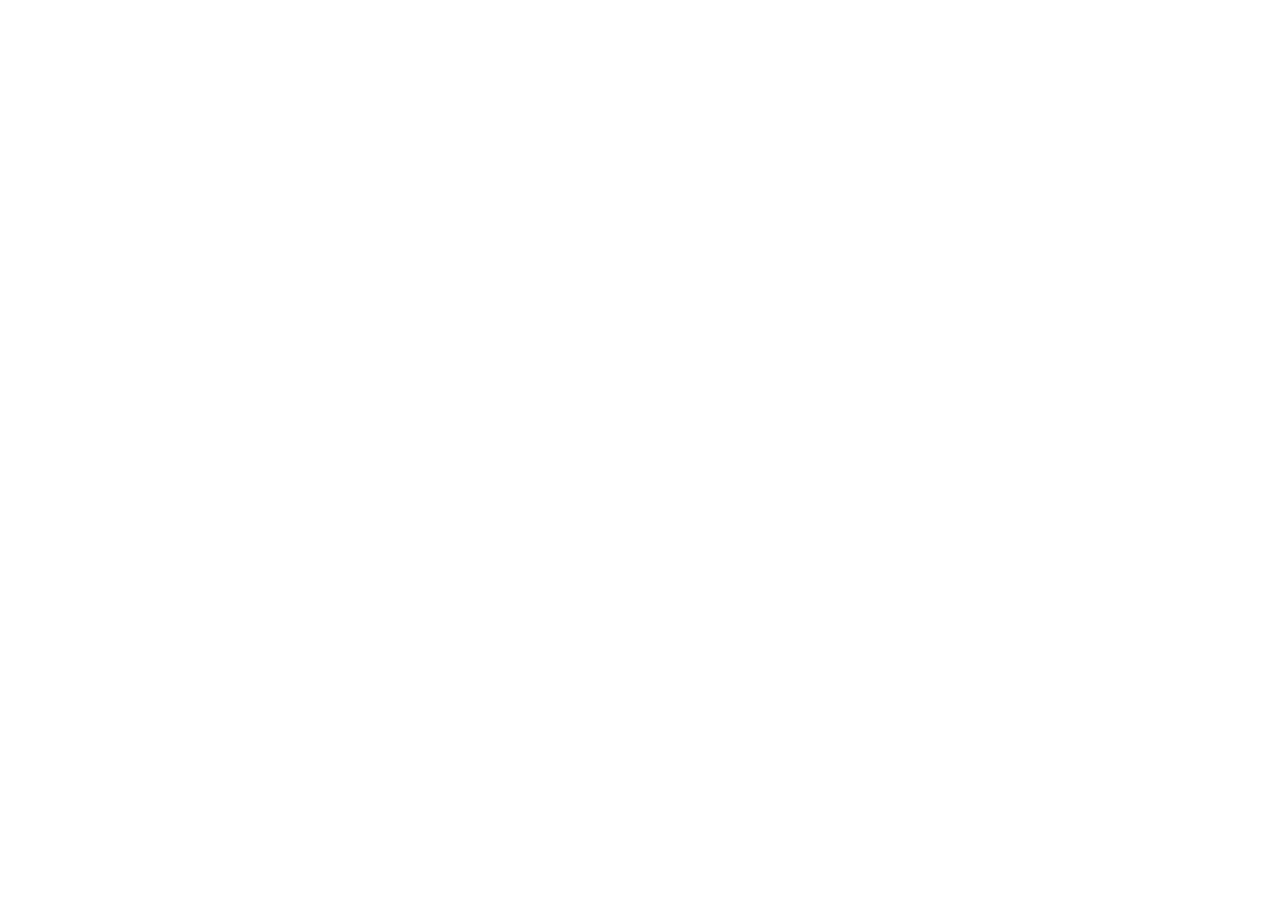
==== index.html @ 0e304451 "initial commit for file structure" ====
<!DOCTYPE html>
<html lang="en">
<head>
    <meta charset="UTF-8">
    <meta name="viewport" content="width=device-width, initial-scale=1.0">
    <link rel="stylesheet" href="styles.css">
    <link rel="preconnect" href="https://fonts.googleapis.com">
    <link rel="preconnect" href="https://fonts.gstatic.com" crossorigin>
    <link href="https://fonts.googleapis.com/css2?family=Days+One&display=swap" rel="stylesheet">
    <title>Subnautica 2 - Early Access</title>
</head>
<body>
    
</body>
</html>
---- styles.css ----
/* title text font */
@import url('https://fonts.googleapis.com/css2?family=Days+One&display=swap');

/* normal text font */
@font-face {
    font-family: 'AileronRegular';
    src: url('fonts/Aileron-Regular.otf') format('opentype');
    font-weight: normal;
    font-style: normal;
}
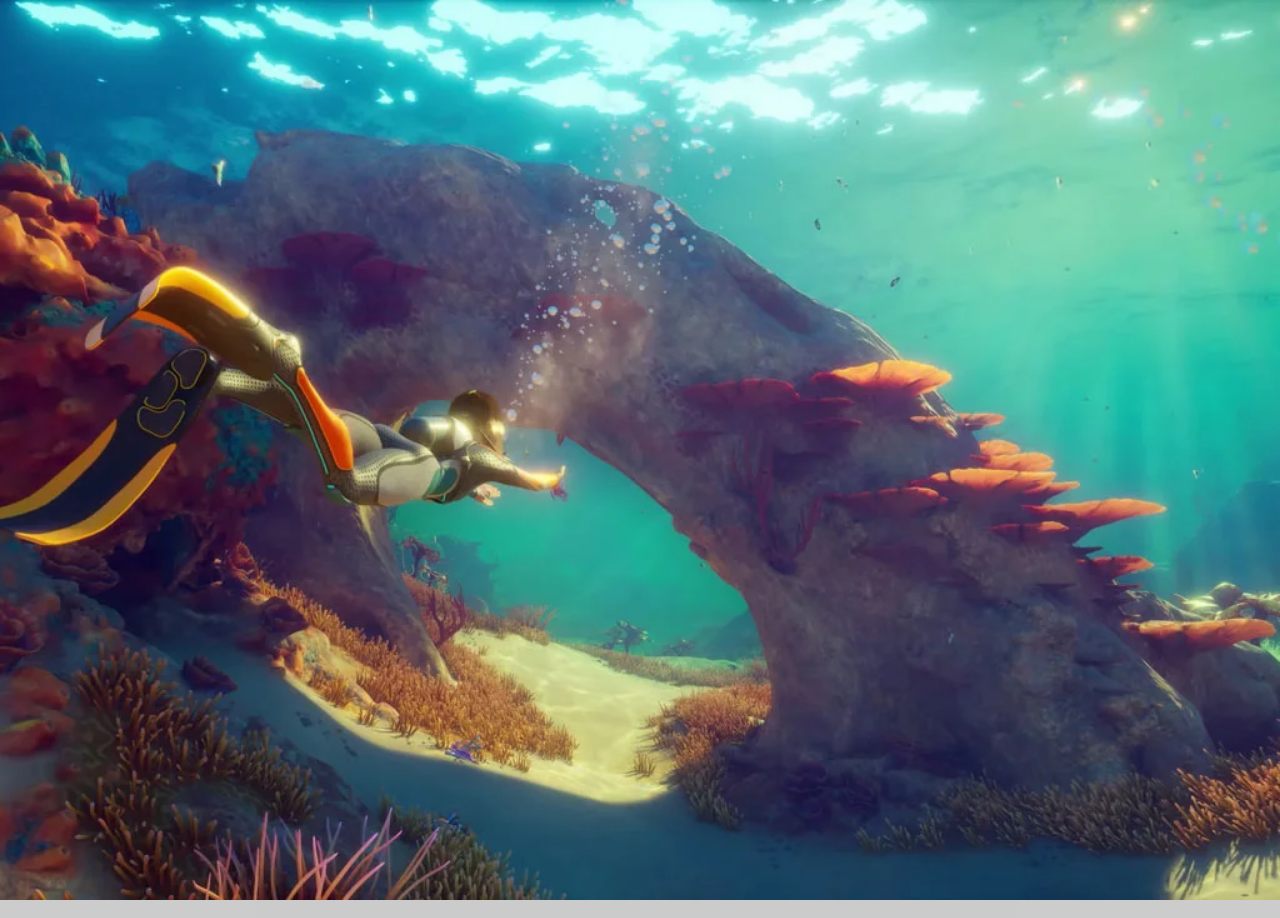
==== commit dc9f2f02: "initial website design framework design, only to function as a placeholder" ====
--- a/index.html
+++ b/index.html
@@ -3,6 +3,7 @@
 <head>
     <meta charset="UTF-8">
     <meta name="viewport" content="width=device-width, initial-scale=1.0">
+    <link rel="icon" type="image/png" href="icons/sub2.png">
     <link rel="stylesheet" href="styles.css">
     <link rel="preconnect" href="https://fonts.googleapis.com">
     <link rel="preconnect" href="https://fonts.gstatic.com" crossorigin>
@@ -10,6 +11,10 @@
     <title>Subnautica 2 - Early Access</title>
 </head>
 <body>
-    
+    <section class="parallax"></section>
+
+    <section class="start-screen">
+        The depths call once more. Are you ready to take the plunge.
+    </section>
 </body>
 </html>
--- a/styles.css
+++ b/styles.css
@@ -9,3 +9,36 @@
     font-style: normal;
 }
 
+html, body {
+    height: 100%;
+    padding: 0px;
+    border: 0px;
+    margin: 0px;
+}
+
+.parallax {
+    background-image: url(images/startingpage.png);
+    min-height: 100%; 
+    background-attachment: fixed;
+    background-position: center;
+    background-repeat: no-repeat;
+    background-size: cover;
+}
+
+/* for mobile, tablet, and smaller screens only */
+@media only screen and (max-device-width: 1366px) {
+  .parallax {
+    background-attachment: scroll;
+  }
+}
+
+.start-screen {
+    text-align: center;
+    background-color: black;
+    opacity: 20%;
+}
+
+p .start-screen {
+    opacity: 100%;
+    color: black;
+}
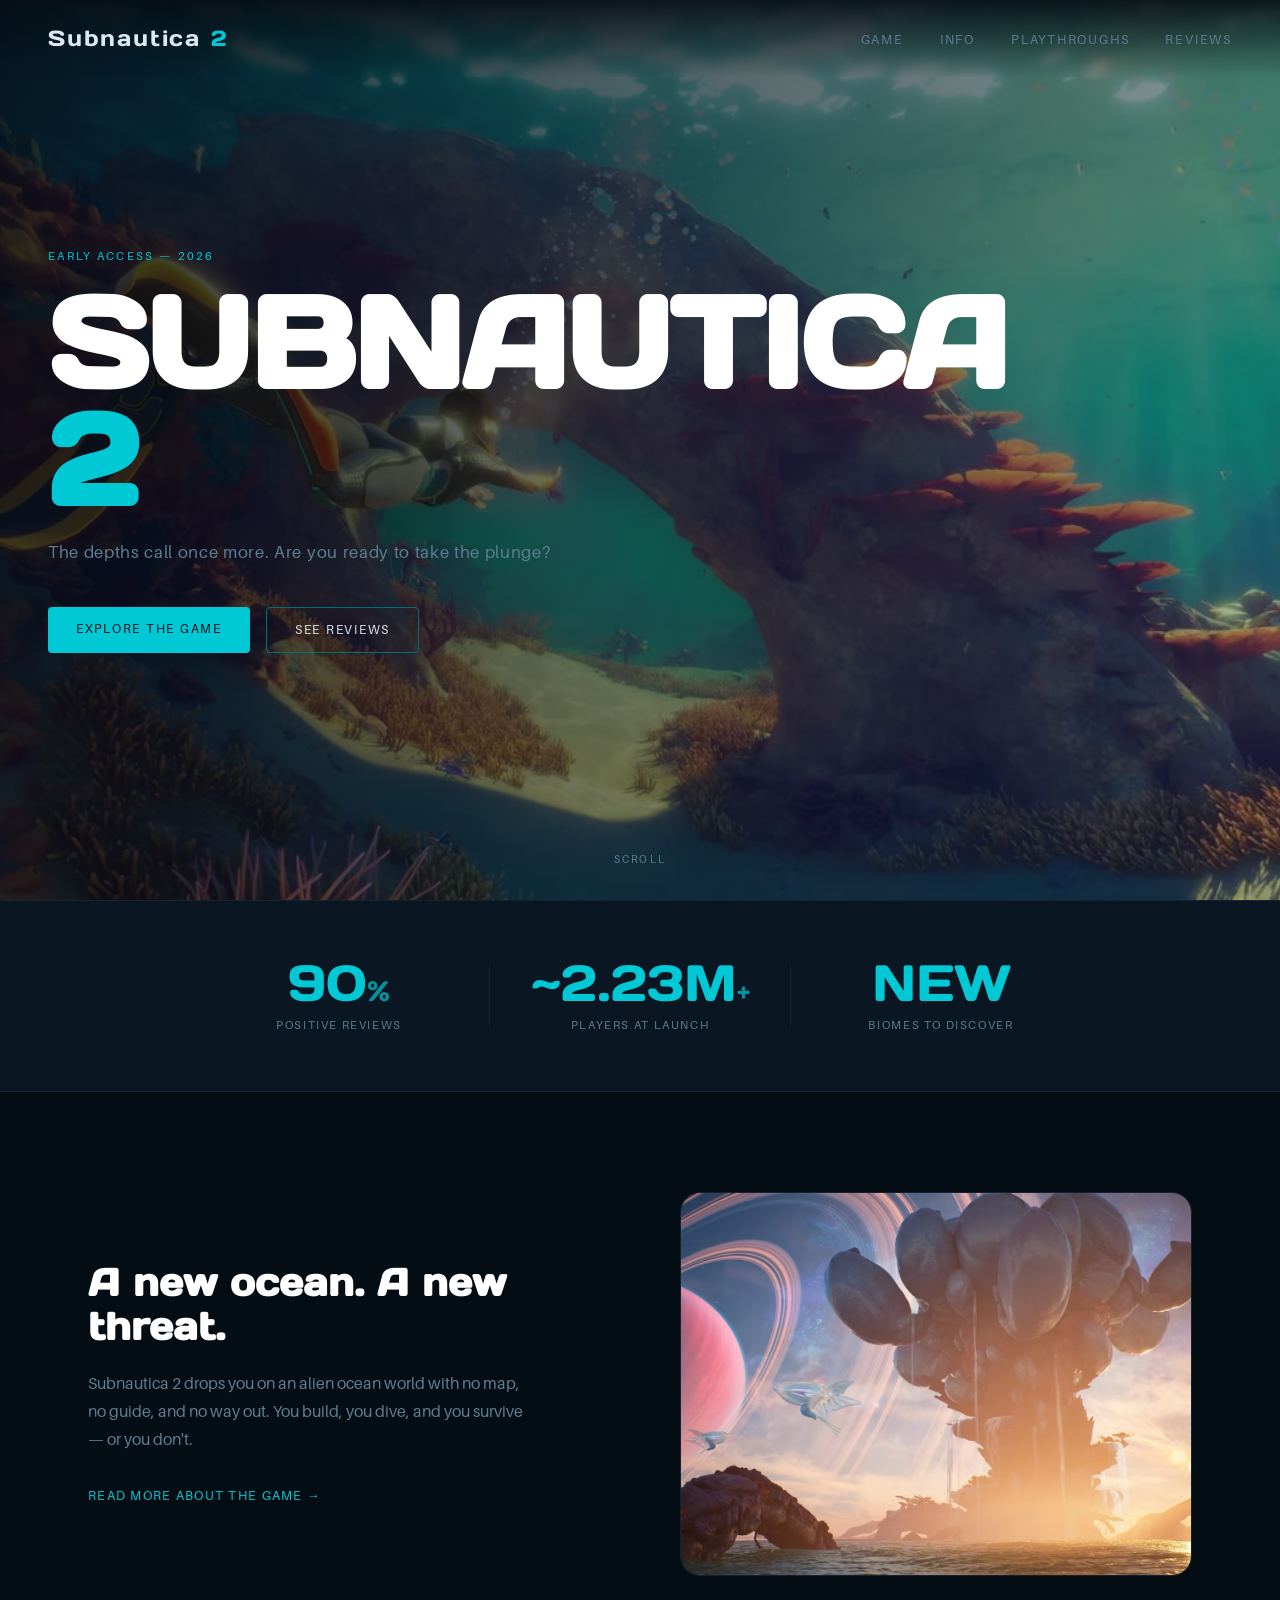
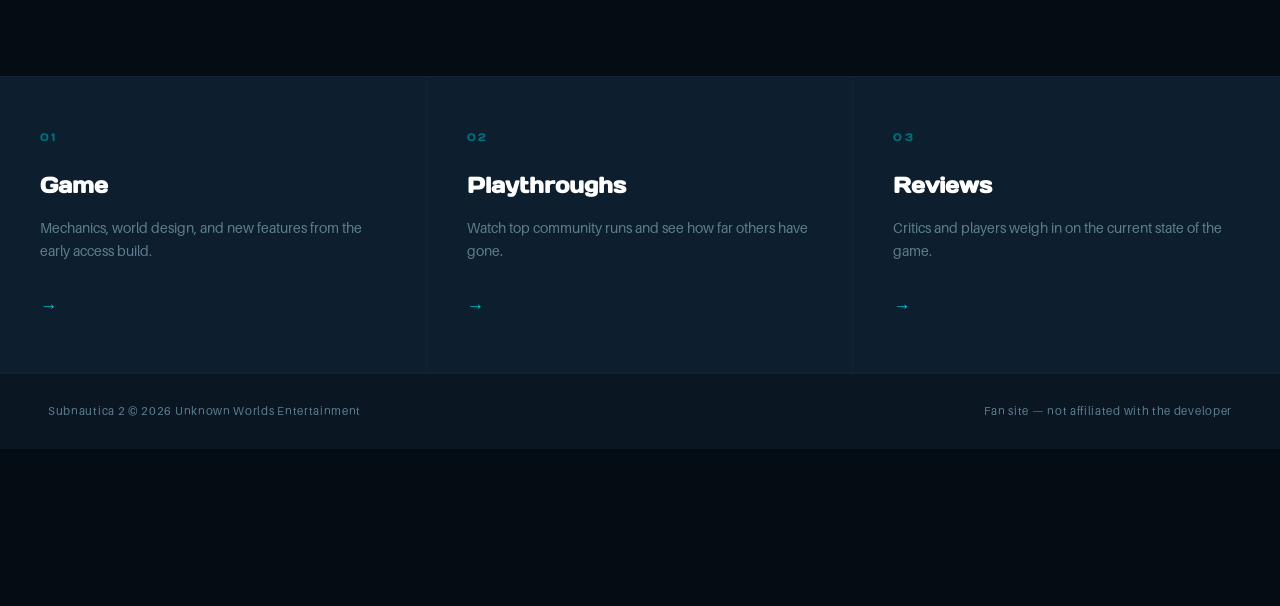
==== commit 81667eb3: "website front page completed" ====
--- a/index.html
+++ b/index.html
@@ -7,14 +7,95 @@
     <link rel="stylesheet" href="styles.css">
     <link rel="preconnect" href="https://fonts.googleapis.com">
     <link rel="preconnect" href="https://fonts.gstatic.com" crossorigin>
-    <link href="https://fonts.googleapis.com/css2?family=Days+One&display=swap" rel="stylesheet">
-    <title>Subnautica 2 - Early Access</title>
+    <link href="https://fonts.googleapis.com/css2?family=Days+One&family=Jost:wght@300;400&display=swap" rel="stylesheet">
+    <title>Subnautica 2 — Early Access</title>
 </head>
 <body>
-    <section class="parallax"></section>
 
-    <section class="start-screen">
-        The depths call once more. Are you ready to take the plunge.
+    <nav class="nav">
+        <a href="index.html" class="nav-logo">Subnautica <span>2</span></a>
+        <ul class="nav-links">
+            <li><a href="game.html">Game</a></li>
+            <li><a href="info.html">Info</a></li>
+            <li><a href="playthroughs.html">Playthroughs</a></li>
+            <li><a href="reviews.html">Reviews</a></li>
+        </ul>
+    </nav>
+
+    <section class="hero">
+        <div class="hero-bg"></div>
+        <div class="hero-overlay"></div>
+        <div class="hero-content">
+            <p class="hero-label">Early Access — 2026</p>
+            <h1 class="hero-title">SUBNAUTICA<br><span>2</span></h1>
+            <p class="hero-sub">The depths call once more. Are you ready to take the plunge?</p>
+            <div class="hero-actions">
+                <a href="https://subnautica.com/en" class="btn-primary">Explore the Game</a>
+                <a href="reviews.html" class="btn-ghost" target="_blank">See Reviews</a>
+            </div>
+        </div>
+        <div class="hero-scroll-hint">scroll</div>
     </section>
+
+    <section class="stats">
+        <div class="stat">
+            <span class="stat-num">90<span class="stat-unit">%</span></span>
+            <span class="stat-label">Positive Reviews</span>
+        </div>
+        <div class="stat-divider"></div>
+        <div class="stat">
+            <span class="stat-num">~2.23M<span class="stat-unit">+</span></span>
+            <span class="stat-label">Players at Launch</span>
+        </div>
+        <div class="stat-divider"></div>
+        <div class="stat">
+            <span class="stat-num">NEW<span class="stat-unit"></span></span>
+            <span class="stat-label">Biomes to Discover</span>
+        </div>
+    </section>
+
+    <section class="intro">
+        <div class="intro-text">
+            <h2>A new ocean. A new threat.</h2>
+            <p>
+                Subnautica 2 drops you on an alien ocean world with no map, no guide, and no way out. 
+                You build, you dive, and you survive — or you don't.
+            </p>
+            <a href="info.html" class="link-arrow">Read more about the game &rarr;</a>
+        </div>
+        <div class="intro-image">
+            <img src="images/intro-shot.png" alt="Underwater biome preview">
+        </div>
+    </section>
+
+
+    <section class="cards">
+        <a href="game.html" class="card">
+            <div class="card-num">01</div>
+            <h3>Game</h3>
+            <p>Mechanics, world design, and new features from the early access build.</p>
+            <span class="card-arrow">&rarr;</span>
+        </a>
+        <a href="playthroughs.html" class="card">
+            <div class="card-num">02</div>
+            <h3>Playthroughs</h3>
+            <p>Watch top community runs and see how far others have gone.</p>
+            <span class="card-arrow">&rarr;</span>
+        </a>
+        <a href="reviews.html" class="card">
+            <div class="card-num">03</div>
+            <h3>Reviews</h3>
+            <p>Critics and players weigh in on the current state of the game.</p>
+            <span class="card-arrow">&rarr;</span>
+        </a>
+    </section>
+
+    <footer class="footer">
+        <span>Subnautica 2 &copy; 2026 Unknown Worlds Entertainment</span>
+        <span>Fan site — not affiliated with the developer</span>
+    </footer>
+
+
+    <video 
 </body>
 </html>
--- a/styles.css
+++ b/styles.css
@@ -1,7 +1,5 @@
-/* title text font */
-@import url('https://fonts.googleapis.com/css2?family=Days+One&display=swap');
-
-/* normal text font */
+@import url('https://fonts.googleapis.com/css2?family=Days+One&family=Jost:wght@300;400&display=swap');
+
 @font-face {
     font-family: 'AileronRegular';
     src: url('fonts/Aileron-Regular.otf') format('opentype');
@@ -9,36 +7,438 @@
     font-style: normal;
 }
 
-html, body {
-    height: 100%;
-    padding: 0px;
-    border: 0px;
-    margin: 0px;
-}
-
-.parallax {
-    background-image: url(images/startingpage.png);
-    min-height: 100%; 
-    background-attachment: fixed;
+:root {
+    --bg:         #050d14;
+    --bg-surface: #0a1622;
+    --bg-card:    #0d1e2e;
+    --accent:     #00c8d4;
+    --accent-dim: #006f78;
+    --text:       #dce8ef;
+    --text-muted: #5d7e8f;
+    --border:     #142233;
+    --font-head:  'Days One', sans-serif;
+    --font-body:  'AileronRegular', 'Jost', sans-serif;
+    --radius:     4px;
+    --transition: 0.25s ease;
+}
+
+*, *::before, *::after {
+    box-sizing: border-box;
+    margin: 0;
+    padding: 0;
+}
+
+html {
+    scroll-behavior: smooth;
+}
+
+body {
+    background-color: var(--bg);
+    color: var(--text);
+    font-family: var(--font-body);
+    font-size: 16px;
+    line-height: 1.65;
+    -webkit-font-smoothing: antialiased;
+}
+
+a {
+    color: inherit;
+    text-decoration: none;
+}
+
+img {
+    display: block;
+    max-width: 100%;
+}
+
+.nav {
+    position: fixed;
+    top: 0;
+    left: 0;
+    right: 0;
+    z-index: 100;
+    display: flex;
+    align-items: center;
+    justify-content: space-between;
+    padding: 20px 48px;
+    background: linear-gradient(to bottom, rgba(5, 13, 20, 0.9), transparent);
+    backdrop-filter: blur(4px);
+}
+
+.nav-logo {
+    font-family: var(--font-head);
+    font-size: 1.4rem;
+    letter-spacing: 0.08em;
+    color: var(--text);
+}
+
+.nav-logo span {
+    color: var(--accent);
+}
+
+.nav-links {
+    list-style: none;
+    display: flex;
+    gap: 36px;
+}
+
+.nav-links a {
+    font-family: var(--font-body);
+    font-size: 0.8rem;
+    letter-spacing: 0.14em;
+    text-transform: uppercase;
+    color: var(--text-muted);
+    transition: color var(--transition);
+}
+
+.nav-links a:hover {
+    color: var(--accent);
+}
+
+.hero {
+    position: relative;
+    height: 100vh;
+    min-height: 600px;
+    display: flex;
+    align-items: center;
+    overflow: hidden;
+}
+
+.hero-bg {
+    position: absolute;
+    inset: 0;
+    background-image: url('images/startingpage.png');
+    background-size: cover;
     background-position: center;
     background-repeat: no-repeat;
-    background-size: cover;
-}
-
-/* for mobile, tablet, and smaller screens only */
-@media only screen and (max-device-width: 1366px) {
-  .parallax {
-    background-attachment: scroll;
-  }
-}
-
-.start-screen {
+    transform: scale(1.05);
+    transition: transform 8s ease-out;
+}
+
+.hero-bg:hover {
+    transform: scale(1.08);
+}
+
+/* Parallax on desktop */
+@media (min-width: 1367px) {
+    .hero-bg {
+        background-attachment: fixed;
+    }
+}
+
+.hero-overlay {
+    position: absolute;
+    inset: 0;
+    background: linear-gradient(
+        120deg,
+        rgba(5, 13, 20, 0.88) 0%,
+        rgba(5, 13, 20, 0.55) 55%,
+        rgba(5, 13, 20, 0.25) 100%
+    );
+}
+
+.hero-content {
+    position: relative;
+    z-index: 2;
+    padding: 0 48px;
+    max-width: 680px;
+    animation: fadeUp 1s ease both;
+}
+
+.hero-label {
+    font-size: 0.72rem;
+    letter-spacing: 0.2em;
+    text-transform: uppercase;
+    color: var(--accent);
+    margin-bottom: 18px;
+}
+
+.hero-title {
+    font-family: var(--font-head);
+    font-size: clamp(4rem, 10vw, 8rem);
+    line-height: 0.92;
+    letter-spacing: -0.02em;
+    color: #fff;
+    margin-bottom: 20px;
+}
+
+.hero-title span {
+    color: var(--accent);
+    display: block;
+}
+
+.hero-sub {
+    font-size: 1.05rem;
+    color: var(--text-muted);
+    margin-bottom: 40px;
+    font-weight: 300;
+    letter-spacing: 0.04em;
+}
+
+.hero-actions {
+    display: flex;
+    gap: 16px;
+    flex-wrap: wrap;
+}
+
+.btn-primary {
+    display: inline-block;
+    padding: 12px 28px;
+    background: var(--accent);
+    color: var(--bg);
+    font-family: var(--font-body);
+    font-size: 0.78rem;
+    letter-spacing: 0.14em;
+    text-transform: uppercase;
+    border-radius: var(--radius);
+    transition: background var(--transition), transform var(--transition);
+}
+
+.btn-primary:hover {
+    background: #00e5f0;
+    transform: translateY(-2px);
+}
+
+.btn-ghost {
+    display: inline-block;
+    padding: 12px 28px;
+    border: 1px solid var(--accent-dim);
+    color: var(--text);
+    font-family: var(--font-body);
+    font-size: 0.78rem;
+    letter-spacing: 0.14em;
+    text-transform: uppercase;
+    border-radius: var(--radius);
+    transition: border-color var(--transition), color var(--transition);
+}
+
+.btn-ghost:hover {
+    border-color: var(--accent);
+    color: var(--accent);
+}
+
+.hero-scroll-hint {
+    position: absolute;
+    bottom: 32px;
+    left: 50%;
+    transform: translateX(-50%);
+    font-size: 0.65rem;
+    letter-spacing: 0.22em;
+    text-transform: uppercase;
+    color: var(--text-muted);
+    z-index: 2;
+    animation: pulse 2.5s ease-in-out infinite;
+}
+
+.stats {
+    display: flex;
+    align-items: center;
+    justify-content: center;
+    gap: 0;
+    padding: 56px 48px;
+    background: var(--bg-surface);
+    border-top: 1px solid var(--border);
+    border-bottom: 1px solid var(--border);
+}
+
+.stat {
+    flex: 1;
     text-align: center;
-    background-color: black;
-    opacity: 20%;
-}
-
-p .start-screen {
-    opacity: 100%;
-    color: black;
+    max-width: 220px;
+}
+
+.stat-num {
+    display: block;
+    font-family: var(--font-head);
+    font-size: clamp(2.4rem, 4vw, 3.6rem);
+    color: var(--accent);
+    line-height: 1;
+    margin-bottom: 8px;
+}
+
+.stat-unit {
+    font-size: 0.55em;
+    opacity: 0.7;
+}
+
+.stat-label {
+    display: block;
+    font-size: 0.72rem;
+    letter-spacing: 0.14em;
+    text-transform: uppercase;
+    color: var(--text-muted);
+}
+
+.stat-divider {
+    width: 1px;
+    height: 64px;
+    background: var(--border);
+    flex-shrink: 0;
+    margin: 0 40px;
+}
+
+.intro {
+    display: grid;
+    grid-template-columns: 1fr 1fr;
+    gap: 80px;
+    align-items: center;
+    padding: 100px 48px;
+    max-width: 1200px;
+    margin: 0 auto;
+}
+
+.intro-text h2 {
+    font-family: var(--font-head);
+    font-size: clamp(1.8rem, 3vw, 2.8rem);
+    line-height: 1.15;
+    color: #fff;
+    margin-bottom: 20px;
+}
+
+.intro-text p {
+    font-size: 1rem;
+    color: var(--text-muted);
+    line-height: 1.75;
+    margin-bottom: 28px;
+    max-width: 440px;
+}
+
+.link-arrow {
+    font-size: 0.8rem;
+    letter-spacing: 0.1em;
+    text-transform: uppercase;
+    color: var(--accent);
+    transition: opacity var(--transition);
+}
+
+.link-arrow:hover {
+    opacity: 0.75;
+}
+
+.intro-image {
+    position: relative;
+    aspect-ratio: 4/3;
+    border-radius: 6px;
+    overflow: hidden;
+    border: 1px solid var(--border);
+    border-radius: 20px;
+}
+
+.intro-image img {
+    width: 100%;
+    height: 100%;
+    object-fit: cover;
+}
+
+.intro-image-placeholder {
+    position: absolute;
+    inset: 0;
+    background: linear-gradient(135deg, #0a1e30 0%, #051018 100%);
+    display: flex;
+    align-items: center;
+    justify-content: center;
+}
+
+.cards {
+    display: grid;
+    grid-template-columns: repeat(3, 1fr);
+    gap: 0;
+    border-top: 1px solid var(--border);
+    border-bottom: 1px solid var(--border);
+}
+
+.card {
+    display: block;
+    padding: 52px 40px;
+    border-right: 1px solid var(--border);
+    background: var(--bg-card);
+    transition: background var(--transition);
+    position: relative;
+    overflow: hidden;
+}
+
+.card:last-child {
+    border-right: none;
+}
+
+.card::before {
+    content: '';
+    position: absolute;
+    top: 0;
+    left: 0;
+    right: 0;
+    height: 2px;
+    background: var(--accent);
+    transform: scaleX(0);
+    transform-origin: left;
+    transition: transform 0.35s ease;
+}
+
+.card:hover {
+    background: #0f2135;
+}
+
+.card:hover::before {
+    transform: scaleX(1);
+}
+
+.card-num {
+    font-family: var(--font-head);
+    font-size: 0.68rem;
+    letter-spacing: 0.2em;
+    color: var(--accent-dim);
+    margin-bottom: 20px;
+}
+
+.card h3 {
+    font-family: var(--font-head);
+    font-size: 1.4rem;
+    color: #fff;
+    margin-bottom: 12px;
+}
+
+.card p {
+    font-size: 0.88rem;
+    color: var(--text-muted);
+    line-height: 1.65;
+    margin-bottom: 28px;
+}
+
+.card-arrow {
+    font-size: 1.1rem;
+    color: var(--accent);
+    transition: transform var(--transition);
+    display: inline-block;
+}
+
+.card:hover .card-arrow {
+    transform: translateX(6px);
+}
+
+.footer {
+    display: flex;
+    justify-content: space-between;
+    align-items: center;
+    padding: 28px 48px;
+    border-top: 1px solid var(--border);
+    font-size: 0.72rem;
+    letter-spacing: 0.06em;
+    color: var(--text-muted);
+    background: var(--bg-surface);
+}
+
+@keyframes fadeUp {
+    from {
+        opacity: 0;
+        transform: translateY(28px);
+    }
+    to {
+        opacity: 1;
+        transform: translateY(0);
+    }
+}
+
+@keyframes pulse {
+    0%, 100% { opacity: 0.35; }
+    50%       { opacity: 0.85; }
 }
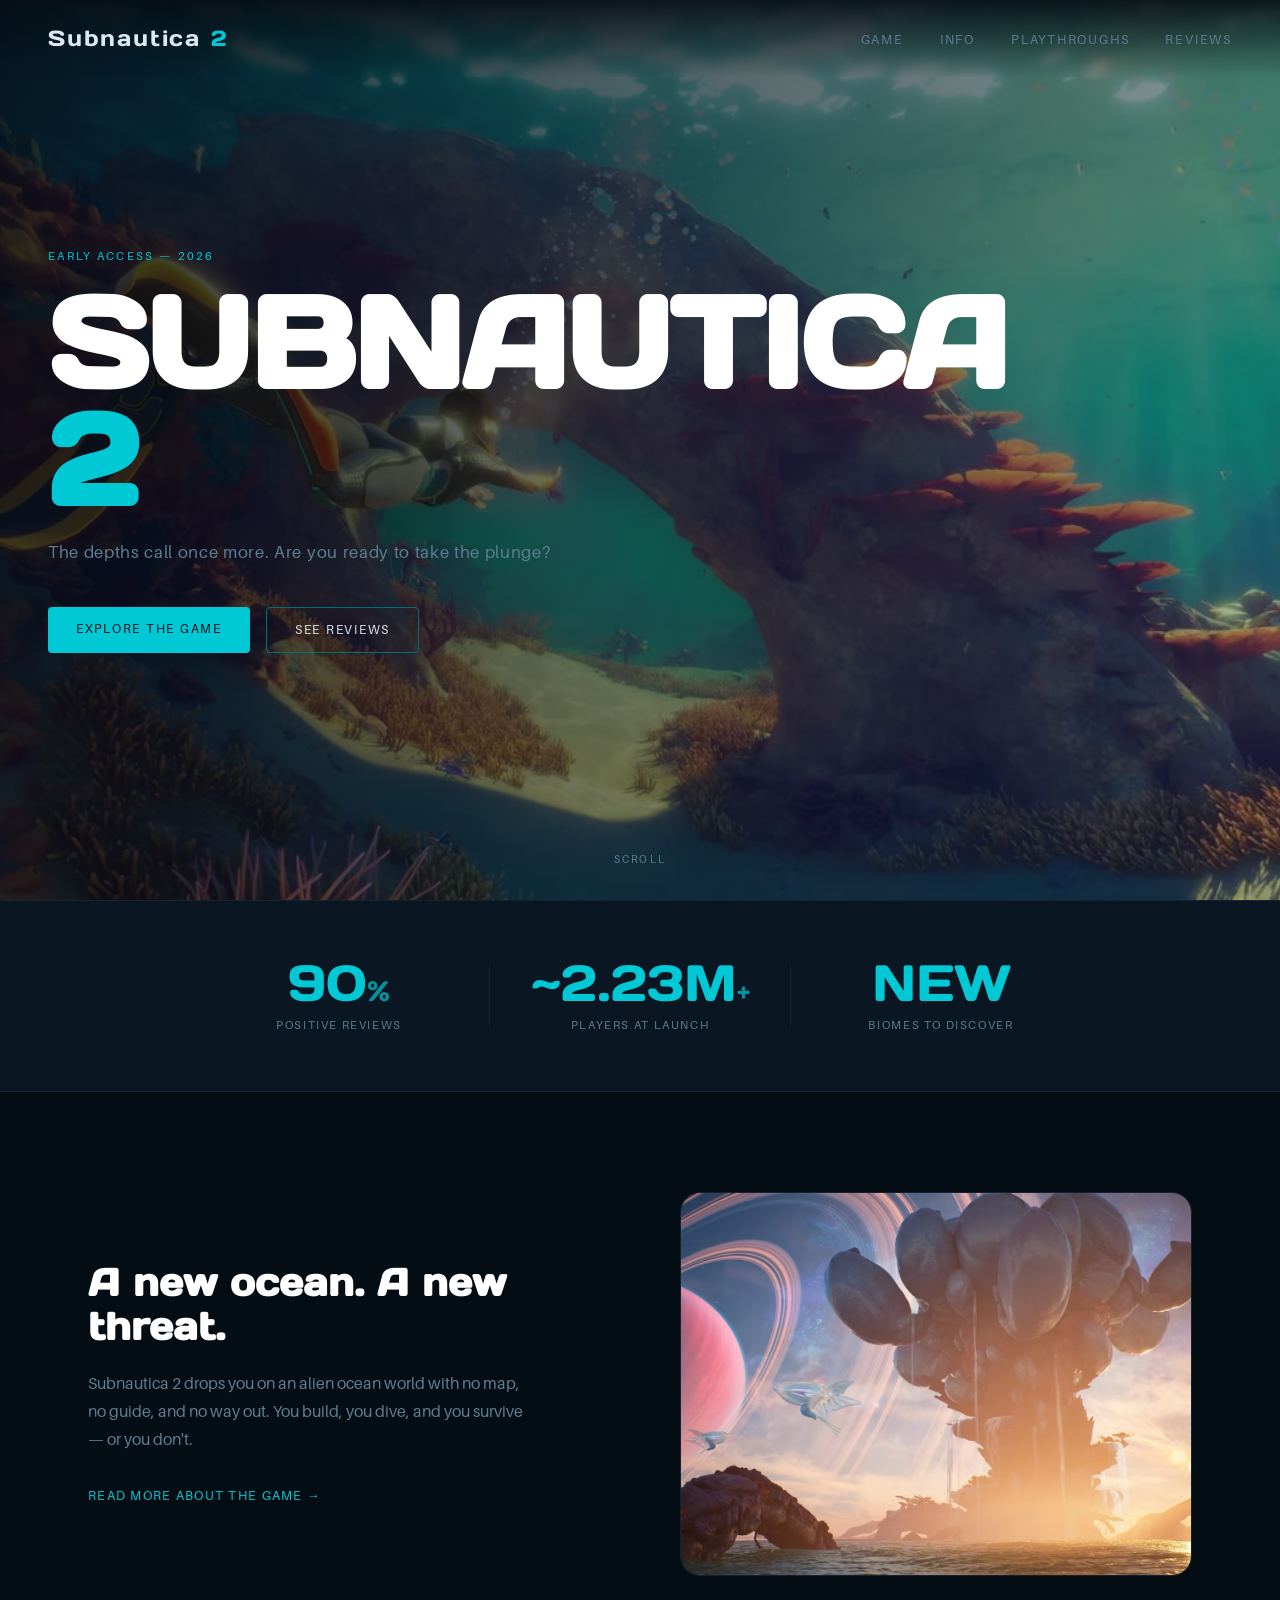
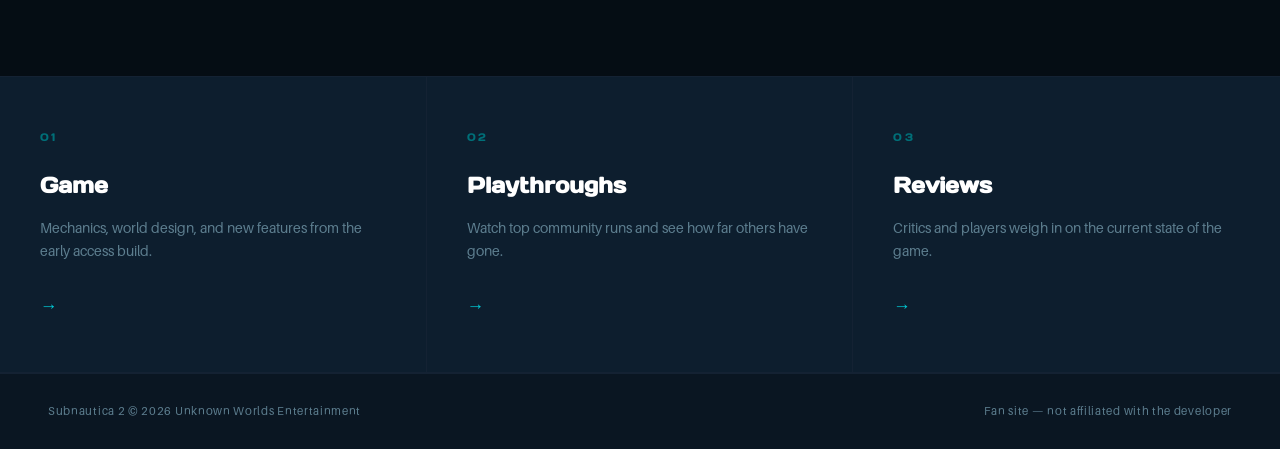
==== commit 16af50b2: "background website and file setup" ====
--- a/index.html
+++ b/index.html
@@ -94,8 +94,6 @@
         <span>Subnautica 2 &copy; 2026 Unknown Worlds Entertainment</span>
         <span>Fan site — not affiliated with the developer</span>
     </footer>
+</body>
 
-
-    <video 
-</body>
 </html>
